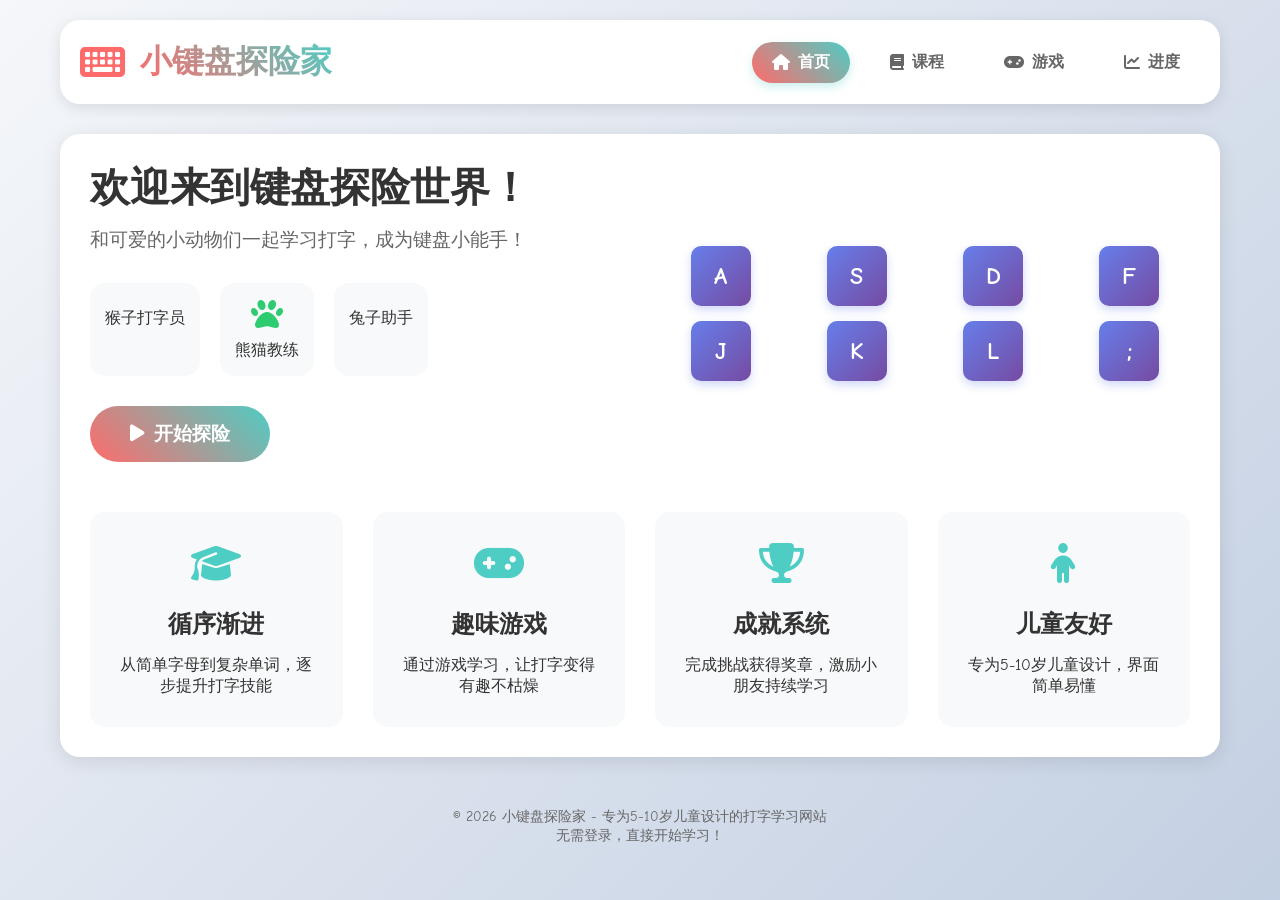
==== index.html @ 47f60cbf "初始提交：儿童打字游戏网站 - 专为5-10岁儿童设计的打字学习网站" ====
<!DOCTYPE html>
<html lang="zh-CN">
<head>
    <meta charset="UTF-8">
    <meta name="viewport" content="width=device-width, initial-scale=1.0">
    <title>小键盘探险家 - 儿童打字游戏</title>
    <link rel="stylesheet" href="style.css">
    <link rel="stylesheet" href="https://cdnjs.cloudflare.com/ajax/libs/font-awesome/6.4.0/css/all.min.css">
    <link href="https://fonts.googleapis.com/css2?family=Comic+Neue:wght@400;700&family=Nunito:wght@400;700&display=swap" rel="stylesheet">
</head>
<body>
    <div class="container">
        <!-- 顶部导航 -->
        <header class="header">
            <div class="logo">
                <i class="fas fa-keyboard"></i>
                <h1>小键盘探险家</h1>
            </div>
            <nav class="nav">
                <a href="#home" class="nav-link active"><i class="fas fa-home"></i> 首页</a>
                <a href="#lessons" class="nav-link"><i class="fas fa-book"></i> 课程</a>
                <a href="#games" class="nav-link"><i class="fas fa-gamepad"></i> 游戏</a>
                <a href="#progress" class="nav-link"><i class="fas fa-chart-line"></i> 进度</a>
            </nav>
        </header>

        <!-- 主内容区 -->
        <main class="main-content">
            <!-- 欢迎区域 -->
            <section id="home" class="section active">
                <div class="hero">
                    <div class="hero-content">
                        <h2>欢迎来到键盘探险世界！</h2>
                        <p class="subtitle">和可爱的小动物们一起学习打字，成为键盘小能手！</p>
                        <div class="hero-animals">
                            <div class="animal monkey">
                                <i class="fas fa-monkey"></i>
                                <span>猴子打字员</span>
                            </div>
                            <div class="animal panda">
                                <i class="fas fa-paw"></i>
                                <span>熊猫教练</span>
                            </div>
                            <div class="animal rabbit">
                                <i class="fas fa-rabbit"></i>
                                <span>兔子助手</span>
                            </div>
                        </div>
                        <button class="start-btn" onclick="startLearning()">
                            <i class="fas fa-play"></i> 开始探险
                        </button>
                    </div>
                    <div class="hero-image">
                        <div class="keyboard-illustration">
                            <div class="key key-a">A</div>
                            <div class="key key-s">S</div>
                            <div class="key key-d">D</div>
                            <div class="key key-f">F</div>
                            <div class="key key-j">J</div>
                            <div class="key key-k">K</div>
                            <div class="key key-l">L</div>
                            <div class="key key-semicolon">;</div>
                        </div>
                    </div>
                </div>

                <div class="features">
                    <div class="feature-card">
                        <div class="feature-icon">
                            <i class="fas fa-graduation-cap"></i>
                        </div>
                        <h3>循序渐进</h3>
                        <p>从简单字母到复杂单词，逐步提升打字技能</p>
                    </div>
                    <div class="feature-card">
                        <div class="feature-icon">
                            <i class="fas fa-gamepad"></i>
                        </div>
                        <h3>趣味游戏</h3>
                        <p>通过游戏学习，让打字变得有趣不枯燥</p>
                    </div>
                    <div class="feature-card">
                        <div class="feature-icon">
                            <i class="fas fa-trophy"></i>
                        </div>
                        <h3>成就系统</h3>
                        <p>完成挑战获得奖章，激励小朋友持续学习</p>
                    </div>
                    <div class="feature-card">
                        <div class="feature-icon">
                            <i class="fas fa-child"></i>
                        </div>
                        <h3>儿童友好</h3>
                        <p>专为5-10岁儿童设计，界面简单易懂</p>
                    </div>
                </div>
            </section>

            <!-- 课程区域 -->
            <section id="lessons" class="section">
                <h2 class="section-title">打字课程</h2>
                <p class="section-subtitle">选择适合你的课程开始学习吧！</p>
                
                <div class="lessons-container">
                    <div class="lesson-card" data-level="1" onclick="startLesson(1)">
                        <div class="lesson-badge beginner">初级</div>
                        <h3>字母探险</h3>
                        <p>学习基本字母键位</p>
                        <div class="lesson-stats">
                            <span><i class="fas fa-key"></i> 8个字母</span>
                            <span><i class="fas fa-clock"></i> 10分钟</span>
                        </div>
                        <div class="lesson-progress">
                            <div class="progress-bar" style="width: 0%"></div>
                        </div>
                    </div>
                    
                    <div class="lesson-card" data-level="2" onclick="startLesson(2)">
                        <div class="lesson-badge intermediate">中级</div>
                        <h3>单词森林</h3>
                        <p>练习简单单词打字</p>
                        <div class="lesson-stats">
                            <span><i class="fas fa-key"></i> 20个单词</span>
                            <span><i class="fas fa-clock"></i> 20分钟</span>
                        </div>
                        <div class="lesson-progress">
                            <div class="progress-bar" style="width: 0%"></div>
                        </div>
                    </div>
                    
                    <div class="lesson-card" data-level="3" onclick="startLesson(3)">
                        <div class="lesson-badge advanced">高级</div>
                        <h3>句子城堡</h3>
                        <p>挑战完整句子打字</p>
                        <div class="lesson-stats">
                            <span><i class="fas fa-key"></i> 15个句子</span>
                            <span><i class="fas fa-clock"></i> 30分钟</span>
                        </div>
                        <div class="lesson-progress">
                            <div class="progress-bar" style="width: 0%"></div>
                        </div>
                    </div>
                </div>
            </section>

            <!-- 游戏区域 -->
            <section id="games" class="section">
                <h2 class="section-title">趣味游戏</h2>
                <p class="section-subtitle">通过游戏练习打字技能！</p>
                
                <div class="games-container">
                    <div class="game-card" onclick="startGame('falling-letters')">
                        <div class="game-icon">
                            <i class="fas fa-apple-alt"></i>
                        </div>
                        <h3>字母雨</h3>
                        <p>接住掉落的字母，输入正确的键</p>
                        <button class="play-btn">开始游戏</button>
                    </div>
                    
                    <div class="game-card" onclick="startGame('word-race')">
                        <div class="game-icon">
                            <i class="fas fa-car"></i>
                        </div>
                        <h3>单词赛车</h3>
                        <p>输入单词让赛车前进</p>
                        <button class="play-btn">开始游戏</button>
                    </div>
                    
                    <div class="game-card" onclick="startGame('typing-adventure')">
                        <div class="game-icon">
                            <i class="fas fa-dragon"></i>
                        </div>
                        <h3>打字冒险</h3>
                        <p>打败怪物，拯救小动物</p>
                        <button class="play-btn">开始游戏</button>
                    </div>
                </div>
            </section>

            <!-- 打字练习区域 -->
            <section id="typing-practice" class="section typing-section" style="display: none;">
                <div class="typing-header">
                    <button class="back-btn" onclick="goBack()">
                        <i class="fas fa-arrow-left"></i> 返回
                    </button>
                    <h2 id="practice-title">打字练习</h2>
                    <div class="stats">
                        <span id="score">得分: 0</span>
                        <span id="time">时间: 60s</span>
                        <span id="accuracy">准确率: 100%</span>
                    </div>
                </div>
                
                <div class="typing-area">
                    <div class="target-text" id="target-text">
                        请按下 <span class="highlight-key">A</span> 键
                    </div>
                    
                    <div class="keyboard-display">
                        <!-- 键盘显示区域 -->
                        <div class="keyboard-row">
                            <div class="key" data-key="Q">Q</div>
                            <div class="key" data-key="W">W</div>
                            <div class="key" data-key="E">E</div>
                            <div class="key" data-key="R">R</div>
                            <div class="key" data-key="T">T</div>
                            <div class="key" data-key="Y">Y</div>
                            <div class="key" data-key="U">U</div>
                            <div class="key" data-key="I">I</div>
                            <div class="key" data-key="O">O</div>
                            <div class="key" data-key="P">P</div>
                        </div>
                        <div class="keyboard-row">
                            <div class="key" data-key="A">A</div>
                            <div class="key" data-key="S">S</div>
                            <div class="key" data-key="D">D</div>
                            <div class="key" data-key="F">F</div>
                            <div class="key" data-key="G">G</div>
                            <div class="key" data-key="H">H</div>
                            <div class="key" data-key="J">J</div>
                            <div class="key" data-key="K">K</div>
                            <div class="key" data-key="L">L</div>
                        </div>
                        <div class="keyboard-row">
                            <div class="key" data-key="Z">Z</div>
                            <div class="key" data-key="X">X</div>
                            <div class="key" data-key="C">C</div>
                            <div class="key" data-key="V">V</div>
                            <div class="key" data-key="B">B</div>
                            <div class="key" data-key="N">N</div>
                            <div class="key" data-key="M">M</div>
                        </div>
                    </div>
                    
                    <div class="input-area">
                        <input type="text" id="typing-input" placeholder="在这里输入..." autocomplete="off">
                        <button id="next-btn" onclick="nextChallenge()">下一个 <i class="fas fa-arrow-right"></i></button>
                    </div>
                    
                    <div class="feedback" id="feedback">
                        <i class="fas fa-thumbs-up"></i> 做得好！继续加油！
                    </div>
                </div>
                
                <div class="progress-container">
                    <div class="progress-label">
                        <span>课程进度</span>
                        <span id="progress-percent">0%</span>
                    </div>
                    <div class="progress-bar-container">
                        <div class="progress-bar-fill" id="progress-bar" style="width: 0%"></div>
                    </div>
                </div>
            </section>

            <!-- 进度区域 -->
            <section id="progress" class="section">
                <h2 class="section-title">学习进度</h2>
                
                <div class="progress-dashboard">
                    <div class="progress-card">
                        <h3><i class="fas fa-medal"></i> 成就</h3>
                        <div class="achievements">
                            <div class="achievement unlocked">
                                <i class="fas fa-key"></i>
                                <span>字母小能手</span>
                            </div>
                            <div class="achievement locked">
                                <i class="fas fa-keyboard"></i>
                                <span>单词大师</span>
                            </div>
                            <div class="achievement locked">
                                <i class="fas fa-crown"></i>
                                <span>打字冠军</span>
                            </div>
                        </div>
                    </div>
                    
                    <div class="progress-card">
                        <h3><i class="fas fa-chart-bar"></i> 统计数据</h3>
                        <div class="stats-grid">
                            <div class="stat-item">
                                <div class="stat-value" id="total-words">0</div>
                                <div class="stat-label">总打字数</div>
                            </div>
                            <div class="stat-item">
                                <div class="stat-value" id="avg-speed">0</div>
                                <div class="stat-label">平均速度</div>
                            </div>
                            <div class="stat-item">
                                <div class="stat-value" id="best-score">0</div>
                                <div class="stat-label">最高分</div>
                            </div>
                            <div class="stat-item">
                                <div class="stat-value" id="lessons-completed">0</div>
                                <div class="stat-label">完成课程</div>
                            </div>
                        </div>
                    </div>
                </div>
            </section>
        </main>

        <!-- 底部 -->
        <footer class="footer">
            <p>© 2026 小键盘探险家 - 专为5-10岁儿童设计的打字学习网站</p>
            <p>无需登录，直接开始学习！</p>
        </footer>
    </div>

    <!-- 游戏完成弹窗 -->
    <div id="completion-modal" class="modal">
        <div class="modal-content">
            <div class="modal-header">
                <h2>恭喜完成！</h2>
                <button class="close-modal" onclick="closeModal()">&times;</button>
            </div>
            <div class="modal-body">
                <div class="celebration">
                    <i class="fas fa-trophy"></i>
                </div>
                <p id="completion-message">你成功完成了练习！</p>
                <div class="score-display">
                    <div class="score-item">
                        <span>得分</span>
                        <span id="final-score">100</span>
                    </div>
                    <div class="score-item">
                        <span>准确率</span>
                        <span id="final-accuracy">100%</span>
                    </div>
                    <div class="score-item">
                        <span>用时</span>
                        <span id="final-time">60s</span>
                    </div>
                </div>
                <button class="continue-btn" onclick="continueLearning()">继续学习</button>
            </div>
        </div>
    </div>

    <script src="script.js"></script>
</body>
</html>
---- style.css ----
/* 基础样式 */
* {
    margin: 0;
    padding: 0;
    box-sizing: border-box;
}

body {
    font-family: 'Comic Neue', 'Nunito', sans-serif;
    background: linear-gradient(135deg, #f5f7fa 0%, #c3cfe2 100%);
    min-height: 100vh;
    color: #333;
    overflow-x: hidden;
}

.container {
    max-width: 1200px;
    margin: 0 auto;
    padding: 20px;
}

/* 头部样式 */
.header {
    display: flex;
    justify-content: space-between;
    align-items: center;
    padding: 20px;
    background: white;
    border-radius: 20px;
    box-shadow: 0 4px 15px rgba(0, 0, 0, 0.1);
    margin-bottom: 30px;
    animation: slideDown 0.5s ease;
}

.logo {
    display: flex;
    align-items: center;
    gap: 15px;
}

.logo i {
    font-size: 2.5rem;
    color: #ff6b6b;
    animation: bounce 2s infinite;
}

.logo h1 {
    font-size: 2rem;
    background: linear-gradient(45deg, #ff6b6b, #4ecdc4);
    -webkit-background-clip: text;
    -webkit-text-fill-color: transparent;
    background-clip: text;
}

.nav {
    display: flex;
    gap: 20px;
}

.nav-link {
    display: flex;
    align-items: center;
    gap: 8px;
    padding: 10px 20px;
    text-decoration: none;
    color: #666;
    border-radius: 50px;
    transition: all 0.3s ease;
    font-weight: 600;
}

.nav-link:hover {
    background: #f0f7ff;
    color: #4ecdc4;
    transform: translateY(-2px);
}

.nav-link.active {
    background: linear-gradient(45deg, #ff6b6b, #4ecdc4);
    color: white;
    box-shadow: 0 4px 10px rgba(78, 205, 196, 0.3);
}

/* 主内容区 */
.main-content {
    background: white;
    border-radius: 20px;
    padding: 30px;
    box-shadow: 0 4px 20px rgba(0, 0, 0, 0.1);
    margin-bottom: 30px;
}

.section {
    display: none;
    animation: fadeIn 0.5s ease;
}

.section.active {
    display: block;
}

/* 英雄区域 */
.hero {
    display: grid;
    grid-template-columns: 1fr 1fr;
    gap: 40px;
    align-items: center;
    margin-bottom: 50px;
}

.hero-content h2 {
    font-size: 2.5rem;
    color: #333;
    margin-bottom: 15px;
    line-height: 1.2;
}

.subtitle {
    font-size: 1.2rem;
    color: #666;
    margin-bottom: 30px;
}

.hero-animals {
    display: flex;
    gap: 20px;
    margin-bottom: 30px;
}

.animal {
    display: flex;
    flex-direction: column;
    align-items: center;
    padding: 15px;
    background: #f8f9fa;
    border-radius: 15px;
    transition: transform 0.3s ease;
}

.animal:hover {
    transform: translateY(-5px);
}

.animal i {
    font-size: 2rem;
    margin-bottom: 10px;
}

.animal.monkey i { color: #ff9f43; }
.animal.panda i { color: #2ecc71; }
.animal.rabbit i { color: #9b59b6; }

.start-btn {
    background: linear-gradient(45deg, #ff6b6b, #4ecdc4);
    color: white;
    border: none;
    padding: 15px 40px;
    font-size: 1.2rem;
    border-radius: 50px;
    cursor: pointer;
    display: flex;
    align-items: center;
    gap: 10px;
    transition: all 0.3s ease;
    font-weight: 600;
}

.start-btn:hover {
    transform: scale(1.05);
    box-shadow: 0 6px 20px rgba(255, 107, 107, 0.4);
}

/* 键盘插图 */
.keyboard-illustration {
    display: grid;
    grid-template-columns: repeat(4, 1fr);
    gap: 15px;
    justify-items: center;
}

.key {
    width: 60px;
    height: 60px;
    background: linear-gradient(135deg, #667eea 0%, #764ba2 100%);
    color: white;
    display: flex;
    align-items: center;
    justify-content: center;
    border-radius: 10px;
    font-size: 1.5rem;
    font-weight: bold;
    box-shadow: 0 4px 10px rgba(102, 126, 234, 0.3);
    animation: float 3s ease-in-out infinite;
}

.key:hover {
    transform: scale(1.1);
}

/* 特性卡片 */
.features {
    display: grid;
    grid-template-columns: repeat(auto-fit, minmax(250px, 1fr));
    gap: 30px;
    margin-top: 50px;
}

.feature-card {
    background: #f8f9fa;
    padding: 30px;
    border-radius: 15px;
    text-align: center;
    transition: all 0.3s ease;
}

.feature-card:hover {
    transform: translateY(-10px);
    box-shadow: 0 10px 30px rgba(0, 0, 0, 0.1);
}

.feature-icon {
    font-size: 2.5rem;
    color: #4ecdc4;
    margin-bottom: 20px;
}

.feature-card h3 {
    font-size: 1.5rem;
    margin-bottom: 15px;
    color: #333;
}

/* 课程卡片 */
.lessons-container {
    display: grid;
    grid-template-columns: repeat(auto-fit, minmax(300px, 1fr));
    gap: 30px;
    margin-top: 30px;
}

.lesson-card {
    background: white;
    border-radius: 15px;
    padding: 25px;
    cursor: pointer;
    transition: all 0.3s ease;
    border: 2px solid #e9ecef;
    position: relative;
}

.lesson-card:hover {
    transform: translateY(-5px);
    border-color: #4ecdc4;
    box-shadow: 0 10px 30px rgba(78, 205, 196, 0.2);
}

.lesson-badge {
    position: absolute;
    top: -10px;
    right: 20px;
    padding: 5px 15px;
    border-radius: 20px;
    color: white;
    font-weight: bold;
    font-size: 0.9rem;
}

.lesson-badge.beginner { background: #2ecc71; }
.lesson-badge.intermediate { background: #f39c12; }
.lesson-badge.advanced { background: #e74c3c; }

.lesson-card h3 {
    font-size: 1.5rem;
    margin-bottom: 10px;
    color: #333;
}

.lesson-stats {
    display: flex;
    justify-content: space-between;
    margin: 15px 0;
    color: #666;
}

.lesson-progress {
    height: 8px;
    background: #e9ecef;
    border-radius: 4px;
    overflow: hidden;
    margin-top: 15px;
}

.progress-bar {
    height: 100%;
    background: linear-gradient(45deg, #ff6b6b, #4ecdc4);
    transition: width 0.3s ease;
}

/* 游戏卡片 */
.games-container {
    display: grid;
    grid-template-columns: repeat(auto-fit, minmax(280px, 1fr));
    gap: 30px;
    margin-top: 30px;
}

.game-card {
    background: white;
    border-radius: 15px;
    padding: 30px;
    text-align: center;
    cursor: pointer;
    transition: all 0.3s ease;
    border: 2px solid #e9ecef;
}

.game-card:hover {
    transform: translateY(-5px);
    border-color: #ff6b6b;
    box-shadow: 0 10px 30px rgba(255, 107, 107, 0.2);
}

.game-icon {
    font-size: 3rem;
    color: #ff6b6b;
    margin-bottom: 20px;
}

.game-card h3 {
    font-size: 1.5rem;
    margin-bottom: 10px;
    color: #333;
}

.play-btn {
    background: #ff6b6b;
    color: white;
    border: none;
    padding: 10px 30px;
    border-radius: 25px;
    cursor: pointer;
    margin-top: 15px;
    font-weight: 600;
    transition: all 0.3s ease;
}

.play-btn:hover {
    background: #ff5252;
    transform: scale(1.05);
}

/* 打字练习区域 */
.typing-section {
    background: #f8f9fa;
    border-radius: 15px;
    padding: 30px;
}

.typing-header {
    display: flex;
    justify-content: space-between;
    align-items: center;
    margin-bottom: 30px;
}

.back-btn {
    background: #6c757d;
    color: white;
    border: none;
    padding: 10px 20px;
    border-radius: 25px;
    cursor: pointer;
    display: flex;
    align-items: center;
    gap: 8px;
    transition: all 0.3s ease;
}

.back-btn:hover {
    background: #5a6268;
}

.stats {
    display: flex;
    gap: 20px;
    font-weight: 600;
    color: #333;
}

.typing-area {
    background: white;
    border-radius: 15px;
    padding: 30px;
    margin-bottom: 30px;
}

.target-text {
    font-size: 2rem;
    text-align: center;
    margin-bottom: 30px;
    color: #333;
    min-height: 60px;
    display: flex;
    align-items: center;
    justify-content: center;
}

.highlight-key {
    background: linear-gradient(45deg, #ff6b6b, #4ecdc4);
    color: white;
    padding: 5px 15px;
    border-radius: 10px;
    margin: 0 5px;
    animation: pulse 1.5s infinite;
}

.keyboard-display {
    background: #2c3e50;
    border-radius: 10px;
    padding: 20px;
    margin-bottom: 30px;
}

.keyboard-row {
    display: flex;
    justify-content: center;
    gap: 10px;
    margin-bottom: 10px;
}

.keyboard-row .key {
    width: 50px;
    height: 50px;
    background: #34495e;
    color: white;
    display: flex;
    align-items: center;
    justify-content: center;
    border-radius: 5px;
    font-weight: bold;
    transition: all 0.1s ease;
}

.keyboard-row .key.active {
    background: #4ecdc4;
    transform: scale(1.1);
    box-shadow: 0 0 10px rgba(78, 205, 196, 0.5);
}

.input-area {
    display: flex;
    gap: 15px;
    margin-bottom: 20px;
}

#typing-input {
    flex: 1;
    padding: 15px;
    border: 2px solid #ddd;
    border-radius: 10px;
    font-size: 1.2rem;
    outline: none;
    transition: border-color 0.3s ease;
}

#typing-input:focus {
    border-color: #4ecdc4;
}

#next-btn {
    background: #4ecdc4;
    color: white;
    border: none;
    padding: 15px 30px;
    border-radius: 10px;
    cursor: pointer;
    font-weight: 600;
    transition: all 0.3s ease;
}

#next-btn:hover {
    background: #3db8af;
    transform: scale(1.05);
}

.feedback {
    text-align: center;
    padding: 15px;
    background: #d4edda;
    color: #155724;
    border-radius: 10px;
    display: none;
}

.feedback.show {
    display: block;
    animation: fadeIn 0.5s ease;
}

/* 进度容器 */
.progress-container {
    background: white;
    border-radius: 15px;
    padding: 20px;
}

.progress-label {
    display: flex;
    justify-content: space-between;
    margin-bottom: 10px;
    font-weight: 600;
}

.progress-bar-container {
    height: 20px;
    background: #e9ecef;
    border-radius: 10px;
    overflow: hidden;
}

.progress-bar-fill {
    height: 100%;
    background: linear-gradient(45deg, #ff6b6b, #4ecdc4);
    transition: width 0.5s ease;
}

/* 进度仪表板 */
.progress-dashboard {
    display: grid;
    grid-template-columns: repeat(auto-fit, minmax(300px, 1fr));
    gap: 30px;
    margin-top: 30px;
}

.progress-card {
    background: white;
    border-radius: 15px;
    padding: 25px;
}

.progress-card h3 {
    font-size: 1.5rem;
    margin-bottom: 20px;
    color: #333;
    display: flex;
    align-items: center;
    gap: 10px;
}

.achievements {
    display: flex;
    flex-direction: column;
    gap: 15px;
}

.achievement {
    display: flex;
    align-items: center;
    gap: 15px;
    padding: 15px;
    background: #f8f9fa;
    border-radius: 10px;
    transition: all 0.3s ease;
}

.achievement.unlocked {
    background: #d4edda;
    color: #155724;
}

.achievement.locked {
    opacity: 0.6;
}

.achievement i {
    font-size: 1.5rem;
}

.stats-grid {
    display: grid;
    grid-template-columns: repeat(2, 1fr);
    gap: 20px;
}

.stat-item {
    text-align: center;
    padding: 20px;
    background: #f8f9fa;
    border-radius: 10px;
}

.stat-value {
    font-size: 2rem;
    font-weight: bold;
    color: #4ecdc4;
    margin-bottom: 5px;
}

/* 底部 */
.footer {
    text-align: center;
    padding: 20px;
    color: #666;
    font-size: 0.9rem;
}

/* 模态框 */
.modal {
    display: none;
    position: fixed;
    top: 0;
    left: 0;
    width: 100%;
    height: 100%;
    background: rgba(0, 0, 0, 0.5);
    z-index: 1000;
    align-items: center;
    justify-content: center;
}

.modal.show {
    display: flex;
    animation: fadeIn 0.3s ease;
}

.modal-content {
    background: white;
    border-radius: 20px;
    padding: 30px;
    max-width: 500px;
    width: 90%;
    animation: slideUp 0.3s ease;
}

.modal-header {
    display: flex;
    justify-content: space-between;
    align-items: center;
    margin-bottom: 20px;
}

.close-modal {
    background: none;
    border: none;
    font-size: 2rem;
    cursor: pointer;
    color: #666;
}

.celebration {
    text-align: center;
    font-size: 4rem;
    color: #ffd700;
    margin: 20px 0;
    animation: bounce 1s infinite;
}

.score-display {
    display: flex;
    justify-content: space-around;
    margin: 30px 0;
}

.score-item {
    text-align: center;
}

.score-item span:first-child {
    display: block;
    color: #666;
    margin-bottom: 5px;
}

.score-item span:last-child {
    font-size: 1.5rem;
    font-weight: bold;
    color: #4ecdc4;
}

.continue-btn {
    width: 100%;
    background: linear-gradient(45deg, #ff6b6b, #4ecdc4);
    color: white;
    border: none;
    padding: 15px;
    border-radius: 10px;
    font-size: 1.2rem;
    cursor: pointer;
    transition: all 0.3s ease;
}

.continue-btn:hover {
    transform: scale(1.02);
}

/* 动画 */
@keyframes slideDown {
    from {
        opacity: 0;
        transform: translateY(-20px);
    }
    to {
        opacity: 1;
        transform: translateY(0);
    }
}

@keyframes fadeIn {
    from {
        opacity: 0;
    }
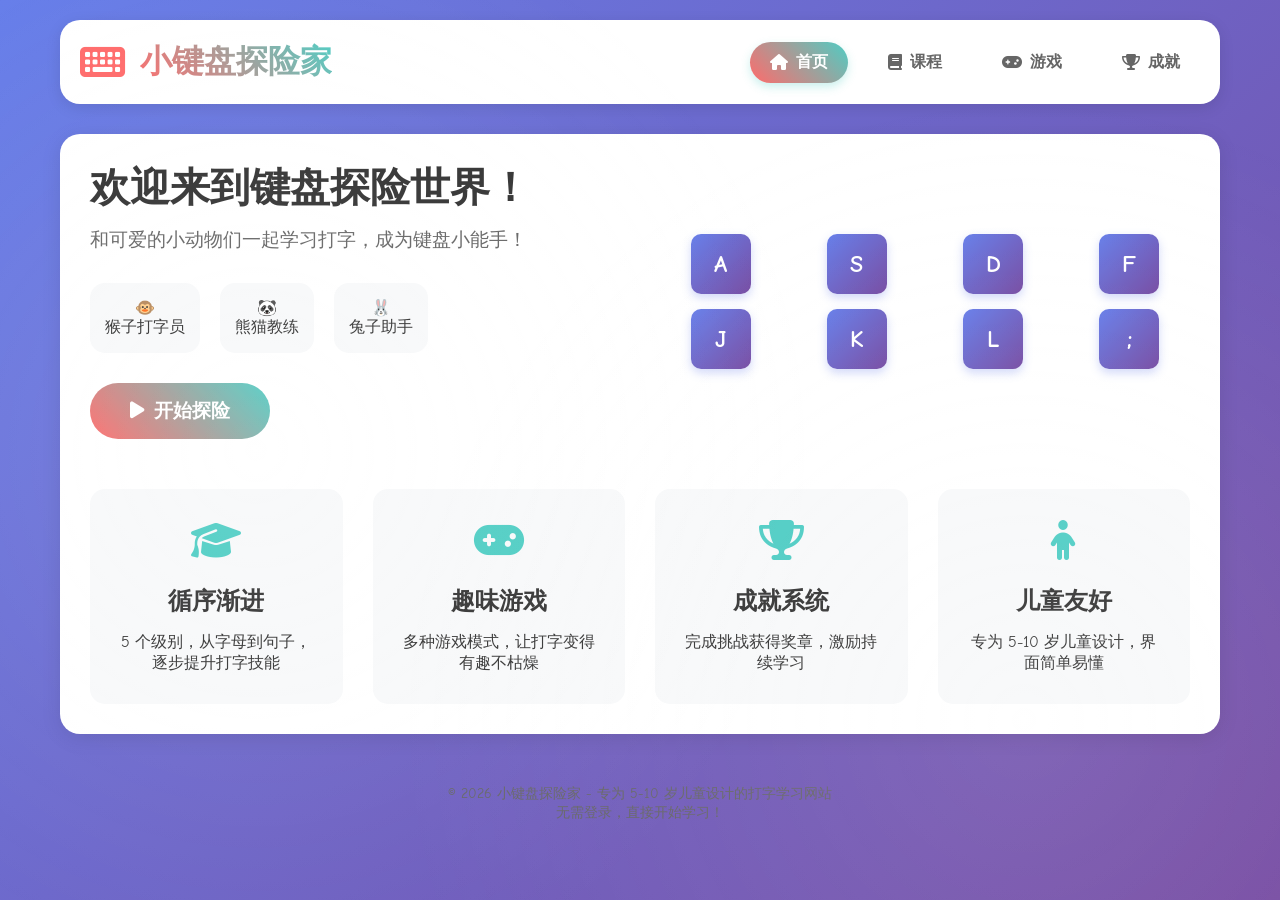
==== commit 248601d4: "增强版：添加 5 个课程级别、成就系统、音效动画、进度保存" ====
--- a/index.html
+++ b/index.html
@@ -20,7 +20,7 @@
                 <a href="#home" class="nav-link active"><i class="fas fa-home"></i> 首页</a>
                 <a href="#lessons" class="nav-link"><i class="fas fa-book"></i> 课程</a>
                 <a href="#games" class="nav-link"><i class="fas fa-gamepad"></i> 游戏</a>
-                <a href="#progress" class="nav-link"><i class="fas fa-chart-line"></i> 进度</a>
+                <a href="#progress" class="nav-link"><i class="fas fa-trophy"></i> 成就</a>
             </nav>
         </header>
 
@@ -34,15 +34,15 @@
                         <p class="subtitle">和可爱的小动物们一起学习打字，成为键盘小能手！</p>
                         <div class="hero-animals">
                             <div class="animal monkey">
-                                <i class="fas fa-monkey"></i>
+                                <span class="animal-emoji">🐵</span>
                                 <span>猴子打字员</span>
                             </div>
                             <div class="animal panda">
-                                <i class="fas fa-paw"></i>
+                                <span class="animal-emoji">🐼</span>
                                 <span>熊猫教练</span>
                             </div>
                             <div class="animal rabbit">
-                                <i class="fas fa-rabbit"></i>
+                                <span class="animal-emoji">🐰</span>
                                 <span>兔子助手</span>
                             </div>
                         </div>
@@ -70,28 +70,28 @@
                             <i class="fas fa-graduation-cap"></i>
                         </div>
                         <h3>循序渐进</h3>
-                        <p>从简单字母到复杂单词，逐步提升打字技能</p>
+                        <p>5 个级别，从字母到句子，逐步提升打字技能</p>
                     </div>
                     <div class="feature-card">
                         <div class="feature-icon">
                             <i class="fas fa-gamepad"></i>
                         </div>
                         <h3>趣味游戏</h3>
-                        <p>通过游戏学习，让打字变得有趣不枯燥</p>
+                        <p>多种游戏模式，让打字变得有趣不枯燥</p>
                     </div>
                     <div class="feature-card">
                         <div class="feature-icon">
                             <i class="fas fa-trophy"></i>
                         </div>
                         <h3>成就系统</h3>
-                        <p>完成挑战获得奖章，激励小朋友持续学习</p>
+                        <p>完成挑战获得奖章，激励持续学习</p>
                     </div>
                     <div class="feature-card">
                         <div class="feature-icon">
                             <i class="fas fa-child"></i>
                         </div>
                         <h3>儿童友好</h3>
-                        <p>专为5-10岁儿童设计，界面简单易懂</p>
+                        <p>专为 5-10 岁儿童设计，界面简单易懂</p>
                     </div>
                 </div>
             </section>
@@ -102,44 +102,7 @@
                 <p class="section-subtitle">选择适合你的课程开始学习吧！</p>
                 
                 <div class="lessons-container">
-                    <div class="lesson-card" data-level="1" onclick="startLesson(1)">
-                        <div class="lesson-badge beginner">初级</div>
-                        <h3>字母探险</h3>
-                        <p>学习基本字母键位</p>
-                        <div class="lesson-stats">
-                            <span><i class="fas fa-key"></i> 8个字母</span>
-                            <span><i class="fas fa-clock"></i> 10分钟</span>
-                        </div>
-                        <div class="lesson-progress">
-                            <div class="progress-bar" style="width: 0%"></div>
-                        </div>
-                    </div>
-                    
-                    <div class="lesson-card" data-level="2" onclick="startLesson(2)">
-                        <div class="lesson-badge intermediate">中级</div>
-                        <h3>单词森林</h3>
-                        <p>练习简单单词打字</p>
-                        <div class="lesson-stats">
-                            <span><i class="fas fa-key"></i> 20个单词</span>
-                            <span><i class="fas fa-clock"></i> 20分钟</span>
-                        </div>
-                        <div class="lesson-progress">
-                            <div class="progress-bar" style="width: 0%"></div>
-                        </div>
-                    </div>
-                    
-                    <div class="lesson-card" data-level="3" onclick="startLesson(3)">
-                        <div class="lesson-badge advanced">高级</div>
-                        <h3>句子城堡</h3>
-                        <p>挑战完整句子打字</p>
-                        <div class="lesson-stats">
-                            <span><i class="fas fa-key"></i> 15个句子</span>
-                            <span><i class="fas fa-clock"></i> 30分钟</span>
-                        </div>
-                        <div class="lesson-progress">
-                            <div class="progress-bar" style="width: 0%"></div>
-                        </div>
-                    </div>
+                    <!-- 课程卡片将由 JavaScript 动态生成 -->
                 </div>
             </section>
 
@@ -173,7 +136,16 @@
                         </div>
                         <h3>打字冒险</h3>
                         <p>打败怪物，拯救小动物</p>
-                        <button class="play-btn">开始游戏</button>
+                        <button class="play-btn coming-soon">即将推出</button>
+                    </div>
+                    
+                    <div class="game-card" onclick="startGame('keyboard-hero')">
+                        <div class="game-icon">
+                            <i class="fas fa-guitar"></i>
+                        </div>
+                        <h3>键盘英雄</h3>
+                        <p>跟随节奏敲击键盘</p>
+                        <button class="play-btn coming-soon">即将推出</button>
                     </div>
                 </div>
             </section>
@@ -186,9 +158,9 @@
                     </button>
                     <h2 id="practice-title">打字练习</h2>
                     <div class="stats">
-                        <span id="score">得分: 0</span>
-                        <span id="time">时间: 60s</span>
-                        <span id="accuracy">准确率: 100%</span>
+                        <span id="score">得分：0</span>
+                        <span id="time">时间：60s</span>
+                        <span id="accuracy">准确率：100%</span>
                     </div>
                 </div>
                 
@@ -254,7 +226,7 @@
                 </div>
             </section>
 
-            <!-- 进度区域 -->
+            <!-- 进度/成就区域 -->
             <section id="progress" class="section">
                 <h2 class="section-title">学习进度</h2>
                 
@@ -262,18 +234,7 @@
                     <div class="progress-card">
                         <h3><i class="fas fa-medal"></i> 成就</h3>
                         <div class="achievements">
-                            <div class="achievement unlocked">
-                                <i class="fas fa-key"></i>
-                                <span>字母小能手</span>
-                            </div>
-                            <div class="achievement locked">
-                                <i class="fas fa-keyboard"></i>
-                                <span>单词大师</span>
-                            </div>
-                            <div class="achievement locked">
-                                <i class="fas fa-crown"></i>
-                                <span>打字冠军</span>
-                            </div>
+                            <!-- 成就将由 JavaScript 动态生成 -->
                         </div>
                     </div>
                     
@@ -298,13 +259,20 @@
                             </div>
                         </div>
                     </div>
+                    
+                    <div class="progress-card">
+                        <h3><i class="fas fa-history"></i> 最近活动</h3>
+                        <div class="recent-activity">
+                            <p>继续学习，创造你的记录！</p>
+                        </div>
+                    </div>
                 </div>
             </section>
         </main>
 
         <!-- 底部 -->
         <footer class="footer">
-            <p>© 2026 小键盘探险家 - 专为5-10岁儿童设计的打字学习网站</p>
+            <p>© 2026 小键盘探险家 - 专为 5-10 岁儿童设计的打字学习网站</p>
             <p>无需登录，直接开始学习！</p>
         </footer>
     </div>
@@ -313,7 +281,7 @@
     <div id="completion-modal" class="modal">
         <div class="modal-content">
             <div class="modal-header">
-                <h2>恭喜完成！</h2>
+                <h2>🎉 恭喜完成！</h2>
                 <button class="close-modal" onclick="closeModal()">&times;</button>
             </div>
             <div class="modal-body">
@@ -335,7 +303,10 @@
                         <span id="final-time">60s</span>
                     </div>
                 </div>
-                <button class="continue-btn" onclick="continueLearning()">继续学习</button>
+                <div class="modal-buttons">
+                    <button class="continue-btn" onclick="continueLearning()">继续学习</button>
+                    <button class="home-btn" onclick="goHome()">返回首页</button>
+                </div>
             </div>
         </div>
     </div>
--- a/style.css
+++ b/style.css
@@ -7,10 +7,27 @@
 
 body {
     font-family: 'Comic Neue', 'Nunito', sans-serif;
-    background: linear-gradient(135deg, #f5f7fa 0%, #c3cfe2 100%);
+    background: linear-gradient(135deg, #667eea 0%, #764ba2 100%);
+    background-attachment: fixed;
     min-height: 100vh;
     color: #333;
     overflow-x: hidden;
+    position: relative;
+}
+
+/* 添加背景装饰 */
+body::before {
+    content: '';
+    position: fixed;
+    top: 0;
+    left: 0;
+    width: 100%;
+    height: 100%;
+    background-image: 
+        radial-gradient(circle at 20% 50%, rgba(255, 255, 255, 0.1) 0%, transparent 50%),
+        radial-gradient(circle at 80% 80%, rgba(255, 255, 255, 0.1) 0%, transparent 50%);
+    pointer-events: none;
+    z-index: 0;
 }
 
 .container {
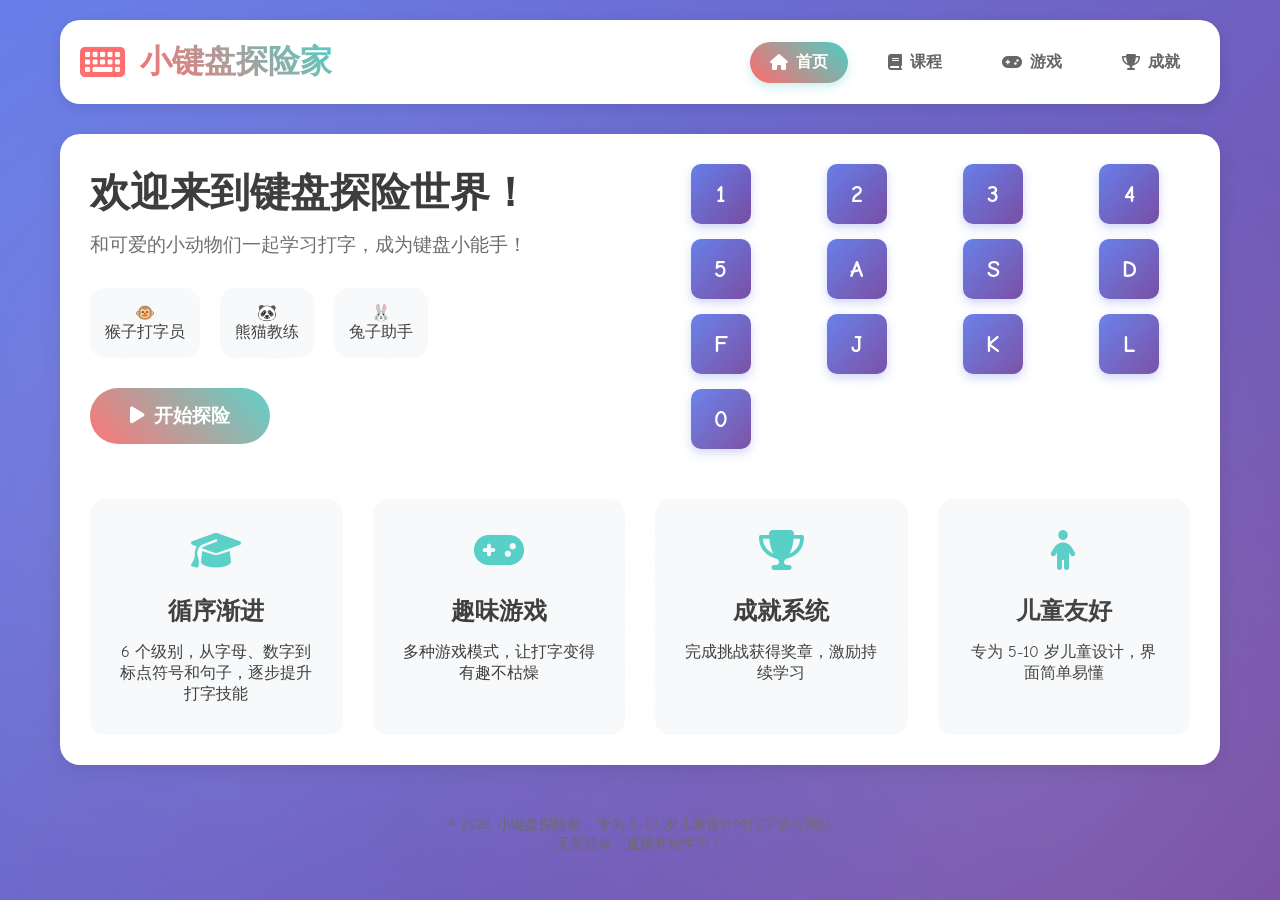
==== commit 7b7bd03b: "feat: 添加完整键盘支持（数字键 + 标点符号）" ====
--- a/index.html
+++ b/index.html
@@ -52,6 +52,11 @@
                     </div>
                     <div class="hero-image">
                         <div class="keyboard-illustration">
+                            <div class="key key-1">1</div>
+                            <div class="key key-2">2</div>
+                            <div class="key key-3">3</div>
+                            <div class="key key-4">4</div>
+                            <div class="key key-5">5</div>
                             <div class="key key-a">A</div>
                             <div class="key key-s">S</div>
                             <div class="key key-d">D</div>
@@ -59,7 +64,7 @@
                             <div class="key key-j">J</div>
                             <div class="key key-k">K</div>
                             <div class="key key-l">L</div>
-                            <div class="key key-semicolon">;</div>
+                            <div class="key key-0">0</div>
                         </div>
                     </div>
                 </div>
@@ -70,7 +75,7 @@
                             <i class="fas fa-graduation-cap"></i>
                         </div>
                         <h3>循序渐进</h3>
-                        <p>5 个级别，从字母到句子，逐步提升打字技能</p>
+                        <p>6 个级别，从字母、数字到标点符号和句子，逐步提升打字技能</p>
                     </div>
                     <div class="feature-card">
                         <div class="feature-icon">
@@ -112,32 +117,38 @@
                 <p class="section-subtitle">通过游戏练习打字技能！</p>
                 
                 <div class="games-container">
-                    <div class="game-card" onclick="startGame('falling-letters')">
-                        <div class="game-icon">
-                            <i class="fas fa-apple-alt"></i>
-                        </div>
-                        <h3>字母雨</h3>
-                        <p>接住掉落的字母，输入正确的键</p>
-                        <button class="play-btn">开始游戏</button>
-                    </div>
-                    
-                    <div class="game-card" onclick="startGame('word-race')">
-                        <div class="game-icon">
-                            <i class="fas fa-car"></i>
-                        </div>
-                        <h3>单词赛车</h3>
-                        <p>输入单词让赛车前进</p>
-                        <button class="play-btn">开始游戏</button>
-                    </div>
-                    
-                    <div class="game-card" onclick="startGame('typing-adventure')">
-                        <div class="game-icon">
-                            <i class="fas fa-dragon"></i>
-                        </div>
-                        <h3>打字冒险</h3>
-                        <p>打败怪物，拯救小动物</p>
-                        <button class="play-btn coming-soon">即将推出</button>
-                    </div>
+                    <a href="falling-letters.html" class="game-card-link">
+                        <div class="game-card">
+                            <div class="game-icon">
+                                <i class="fas fa-apple-alt"></i>
+                            </div>
+                            <h3>字母雨</h3>
+                            <p>接住掉落的字母，输入正确的键</p>
+                            <button class="play-btn">开始游戏</button>
+                        </div>
+                    </a>
+                    
+                    <a href="word-race.html" class="game-card-link">
+                        <div class="game-card">
+                            <div class="game-icon">
+                                <i class="fas fa-car"></i>
+                            </div>
+                            <h3>单词赛车</h3>
+                            <p>输入单词让赛车前进</p>
+                            <button class="play-btn">开始游戏</button>
+                        </div>
+                    </a>
+                    
+                    <a href="typing-adventure.html" class="game-card-link">
+                        <div class="game-card">
+                            <div class="game-icon">
+                                <i class="fas fa-dragon"></i>
+                            </div>
+                            <h3>打字冒险</h3>
+                            <p>打败怪物，拯救小动物</p>
+                            <button class="play-btn">开始游戏</button>
+                        </div>
+                    </a>
                     
                     <div class="game-card" onclick="startGame('keyboard-hero')">
                         <div class="game-icon">
@@ -170,7 +181,21 @@
                     </div>
                     
                     <div class="keyboard-display">
-                        <!-- 键盘显示区域 -->
+                        <!-- 键盘显示区域 - 完整标准键盘 -->
+                        <!-- 数字行 -->
+                        <div class="keyboard-row">
+                            <div class="key" data-key="1">1</div>
+                            <div class="key" data-key="2">2</div>
+                            <div class="key" data-key="3">3</div>
+                            <div class="key" data-key="4">4</div>
+                            <div class="key" data-key="5">5</div>
+                            <div class="key" data-key="6">6</div>
+                            <div class="key" data-key="7">7</div>
+                            <div class="key" data-key="8">8</div>
+                            <div class="key" data-key="9">9</div>
+                            <div class="key" data-key="0">0</div>
+                        </div>
+                        <!-- 字母第一行 -->
                         <div class="keyboard-row">
                             <div class="key" data-key="Q">Q</div>
                             <div class="key" data-key="W">W</div>
@@ -183,6 +208,7 @@
                             <div class="key" data-key="O">O</div>
                             <div class="key" data-key="P">P</div>
                         </div>
+                        <!-- 字母第二行 -->
                         <div class="keyboard-row">
                             <div class="key" data-key="A">A</div>
                             <div class="key" data-key="S">S</div>
@@ -193,7 +219,9 @@
                             <div class="key" data-key="J">J</div>
                             <div class="key" data-key="K">K</div>
                             <div class="key" data-key="L">L</div>
-                        </div>
+                            <div class="key" data-key=";">;</div>
+                        </div>
+                        <!-- 字母第三行 -->
                         <div class="keyboard-row">
                             <div class="key" data-key="Z">Z</div>
                             <div class="key" data-key="X">X</div>
@@ -202,6 +230,13 @@
                             <div class="key" data-key="B">B</div>
                             <div class="key" data-key="N">N</div>
                             <div class="key" data-key="M">M</div>
+                            <div class="key" data-key=",">,</div>
+                            <div class="key" data-key=".">.</div>
+                            <div class="key" data-key="/">/</div>
+                        </div>
+                        <!-- 空格键 -->
+                        <div class="keyboard-row">
+                            <div class="key space-key" data-key=" ">空格</div>
                         </div>
                     </div>
                     
--- a/style.css
+++ b/style.css
@@ -464,6 +464,16 @@
     box-shadow: 0 0 10px rgba(78, 205, 196, 0.5);
 }
 
+/* 空格键样式 */
+.keyboard-row .key.space-key {
+    width: 300px;
+    background: #34495e;
+}
+
+.keyboard-row .key.space-key.active {
+    background: #4ecdc4;
+}
+
 .input-area {
     display: flex;
     gap: 15px;
